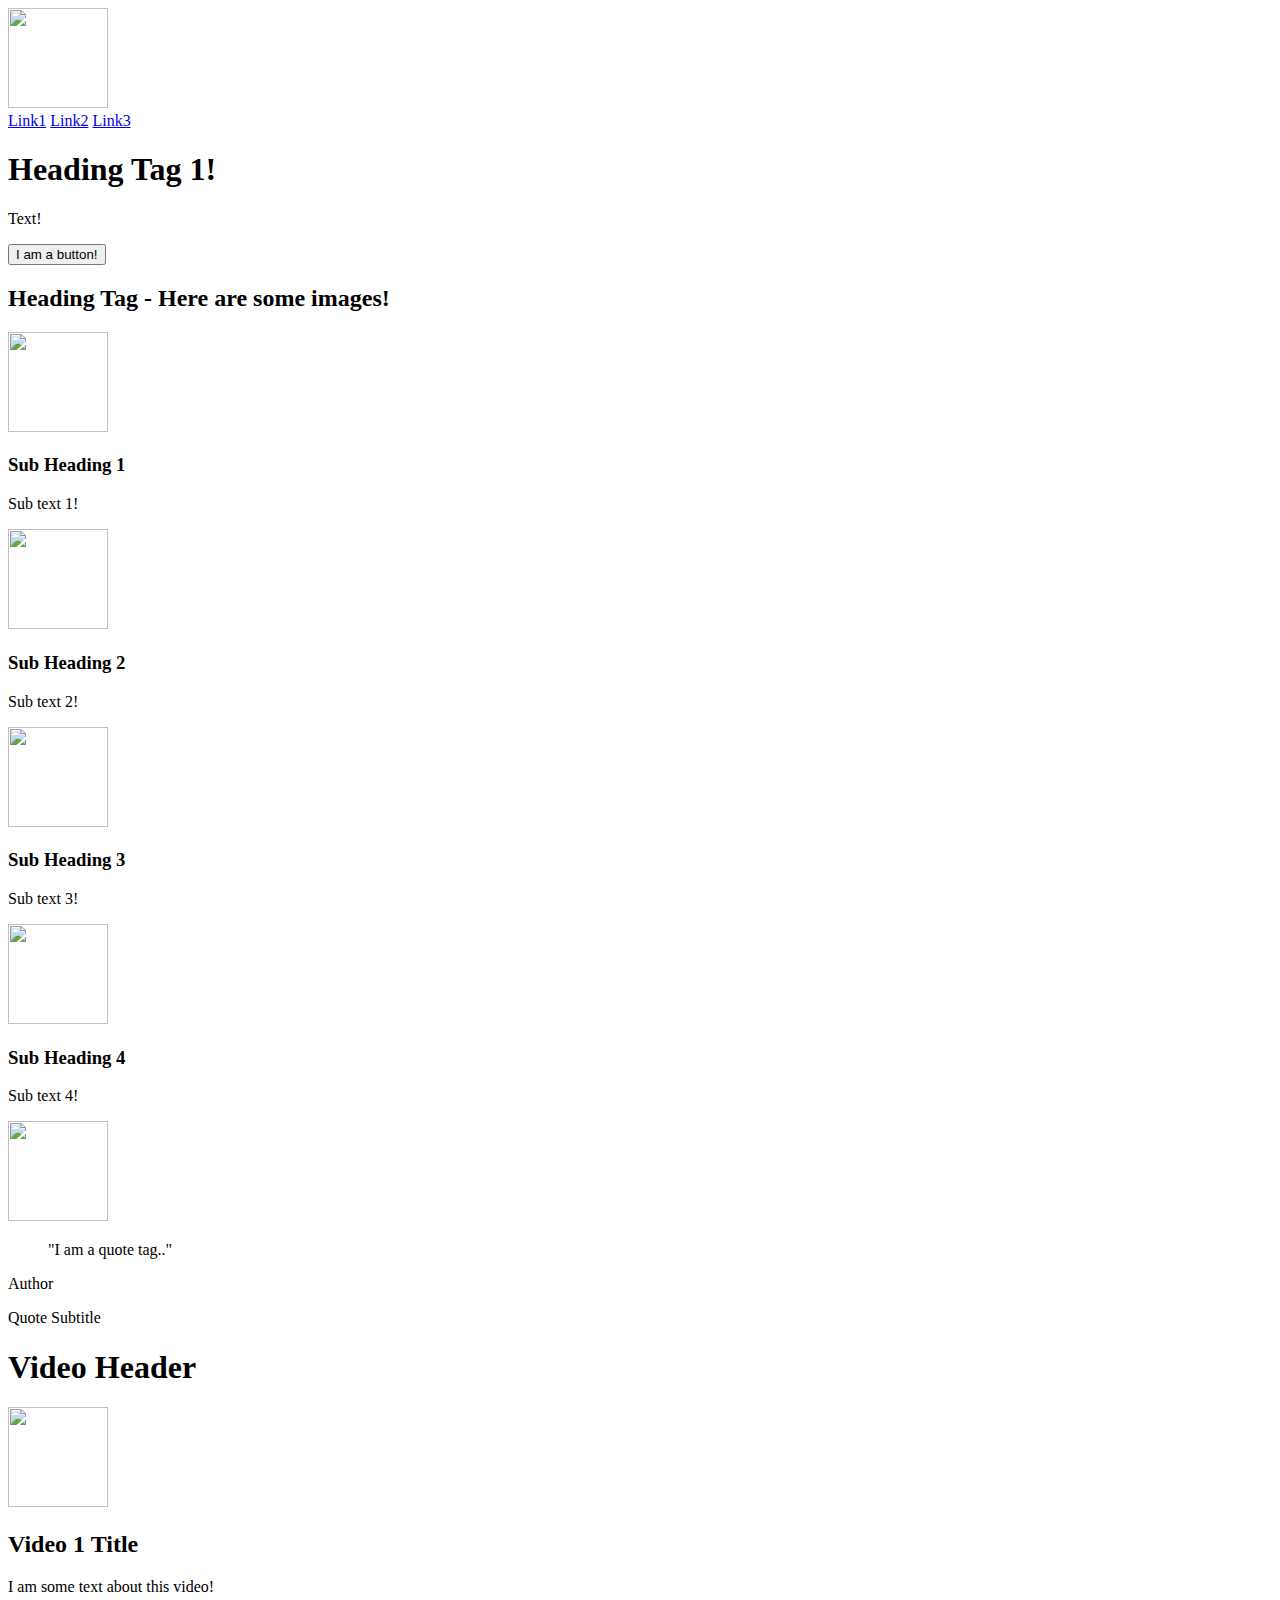
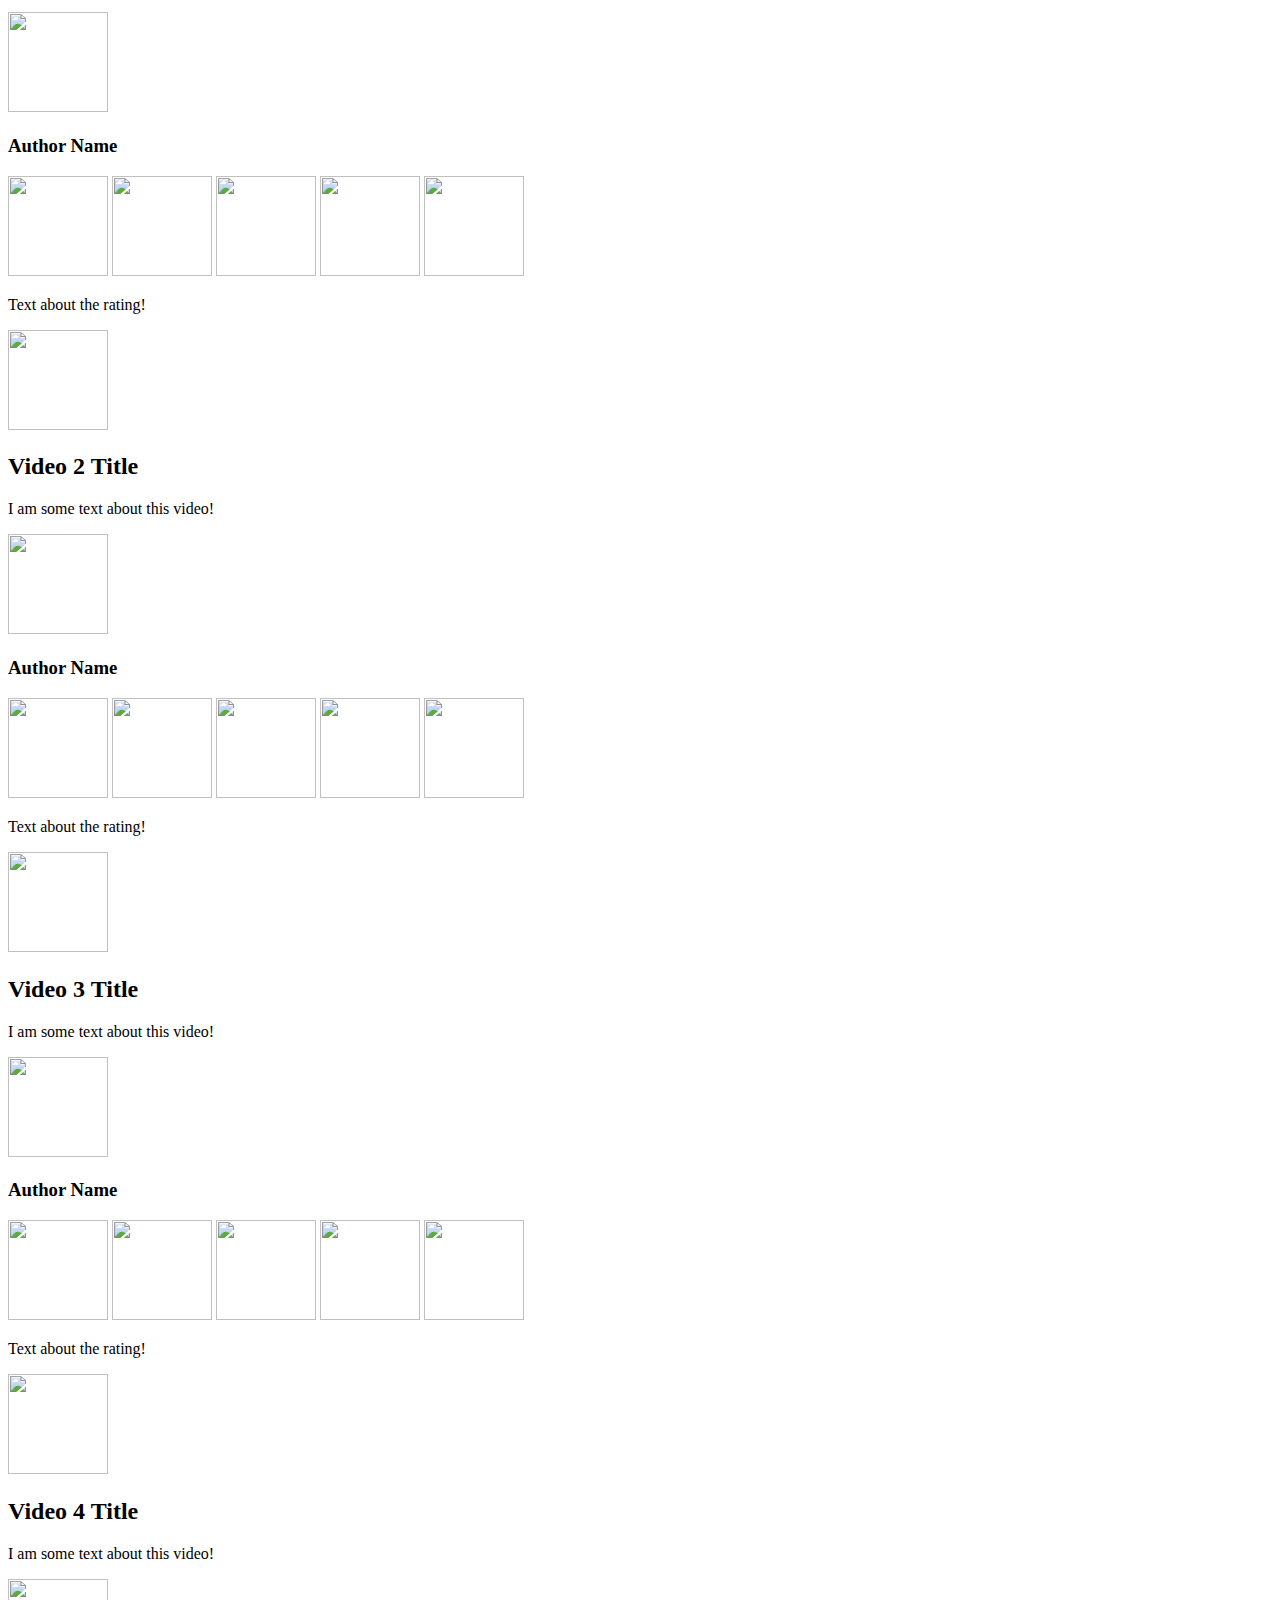
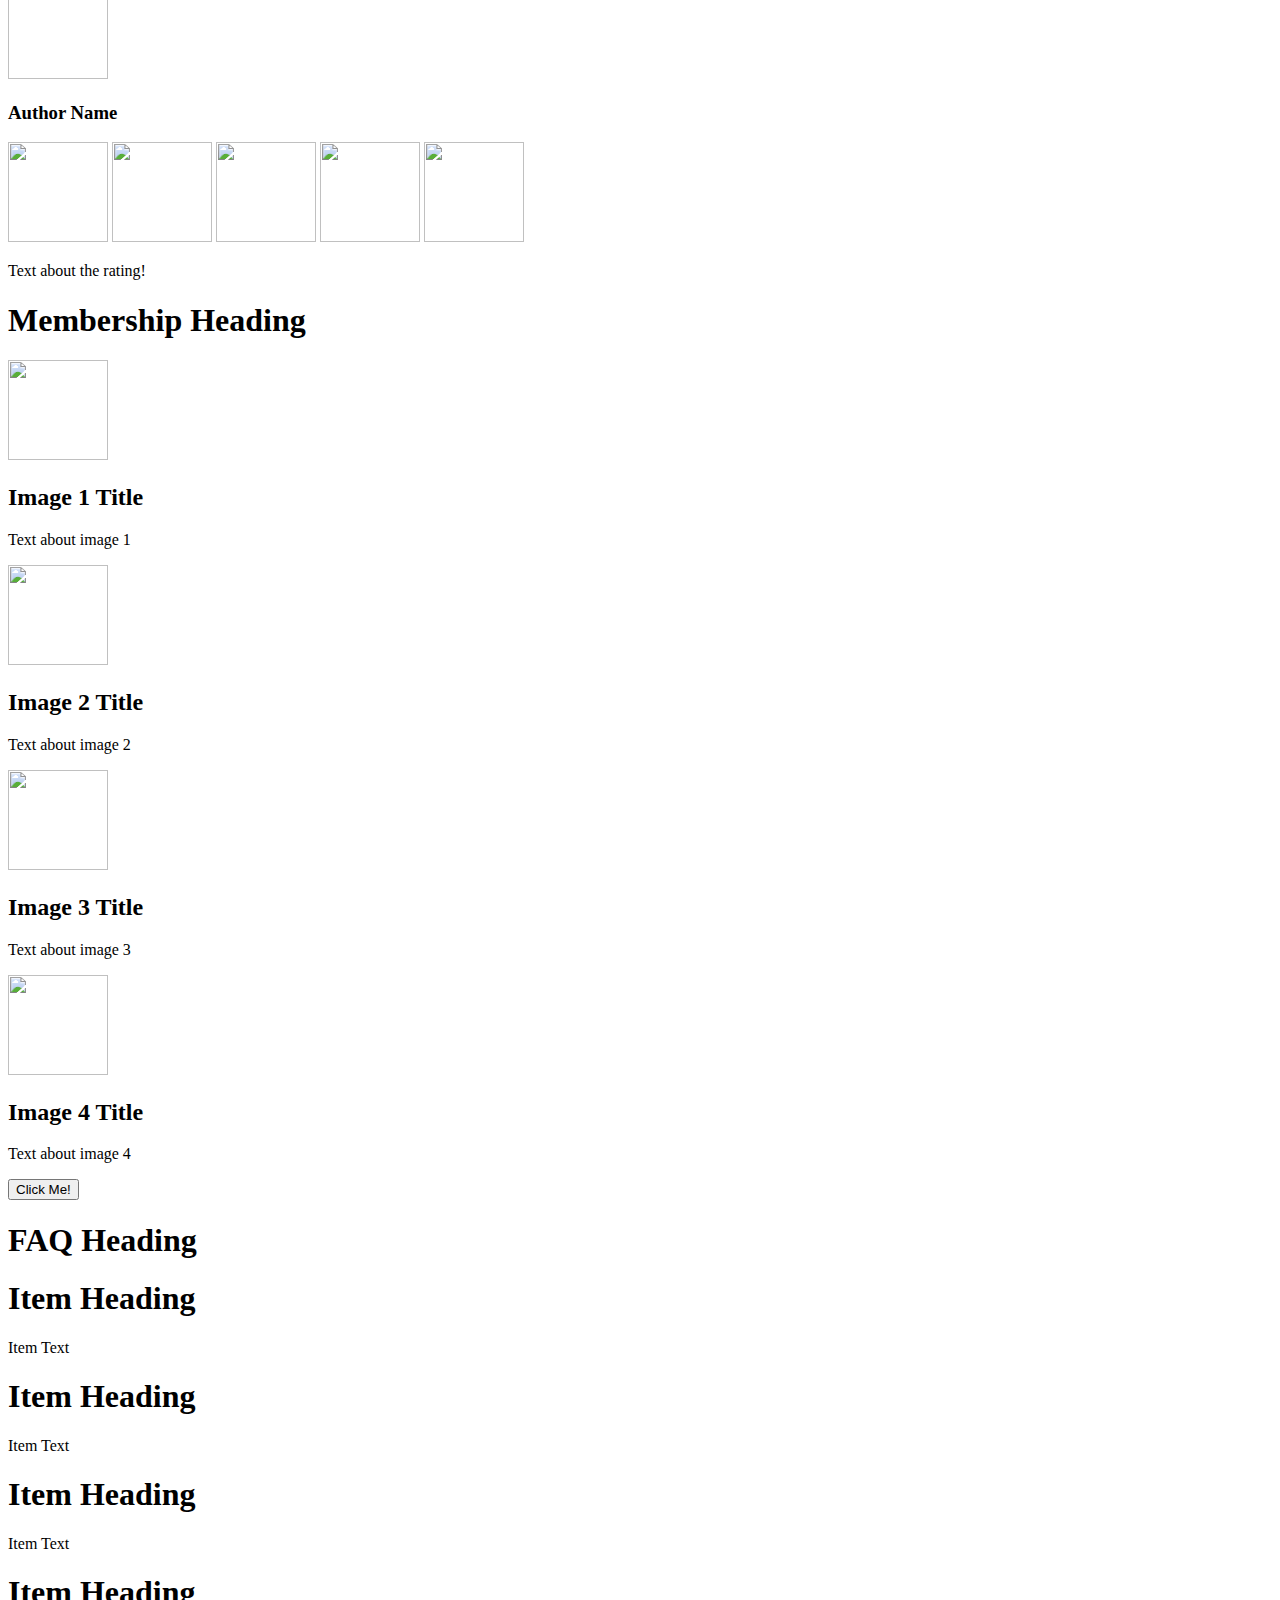
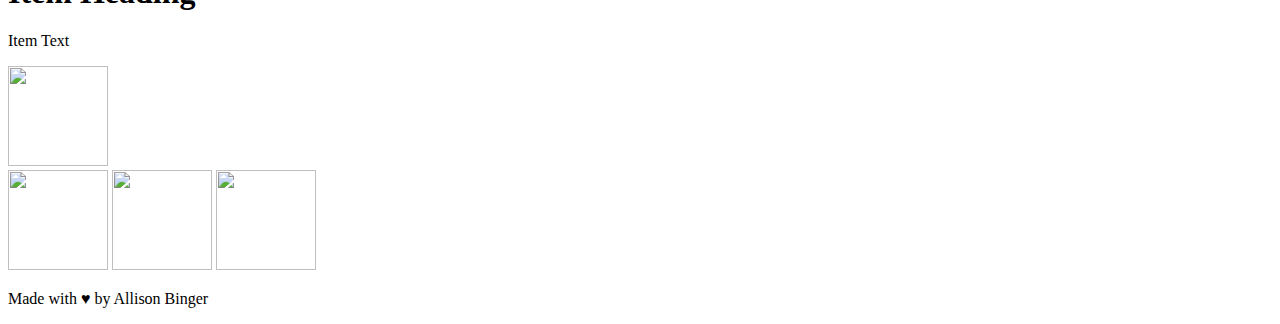
==== css_advanced/index.html @ daa2ae32 "A - 01/19 11:32 AM - empty readme, copied index.html from html_advanced" ====
<!DOCTYPE html>
<html lang="en">
<head>
	<meta charset="UTF-8">
	<meta name="viewport" content="width=device-width, initial-scale=1.0">
	<title>Document</title>
</head>
<body>
	<!-- Task 1 - Header -->
	<header>
		<div>
			<a href="*"><img src="*", width="100", height="100"></a>
			<div>
				<a href="*">Link1</a>
				<a href="*">Link2</a>
				<a href="*">Link3</a>
			</div>
		</div>
	</header>
	<!-- Task 2 - Banner -->
	<main>
		<section>
			<div>
				<h1>Heading Tag 1!</h1>
				<p>Text!</p>
				<button>I am a button!</button>
			</div>
			<div>
				<h2>Heading Tag - Here are some images!</h2>
				<div>
					<div>
						<img src="*", width="100", height="100">
						<h3>Sub Heading 1</h3>
						<p>Sub text 1!</p>
					</div>
					<div>
						<img src="*", width="100", height="100">
						<h3>Sub Heading 2</h3>
						<p>Sub text 2!</p>
					</div>
					<div>
						<img src="*", width="100", height="100">
						<h3>Sub Heading 3</h3>
						<p>Sub text 3!</p>
					</div>
					<div>
						<img src="*", width="100", height="100">
						<h3>Sub Heading 4</h3>
						<p>Sub text 4!</p>
					</div>
				</div>
			</div>
		</section>
		<!-- Task 3 - Quote -->
		<section>
			<div>
				<img src="*", width="100", height="100">
				<div>
					<blockquote>"I am a quote tag.."</blockquote>
					<p>Author</p>
					<p>Quote Subtitle</p>
				</div>
			</div>
		</section>
		<!-- Task 4 - Videos -->
		<section>
			<h1>Video Header</h1>
			<div class="video-block">
				<div class="video-item">
					<img src="*", width="100", height="100">
					<h2>Video 1 Title</h2>
					<p>I am some text about this video!</p>
					<div class="video-author">
						<img src="*", width="100", height="100">
						<h3>Author Name</h3>
					</div>
					<div class="video-rating">
						<div class="video-rating-stars">
							<img src="*", width="100", height="100">
							<img src="*", width="100", height="100">
							<img src="*", width="100", height="100">
							<img src="*", width="100", height="100">
							<img src="*", width="100", height="100">
						</div>
						<p>Text about the rating!</p>
					</div>
				</div>
				<div class="video-item">
					<img src="*", width="100", height="100">
					<h2>Video 2 Title</h2>
					<p>I am some text about this video!</p>
					<div class="video-author">
						<img src="*", width="100", height="100">
						<h3>Author Name</h3>
					</div>
					<div class="video-rating">
						<div class="video-rating-stars">
							<img src="*", width="100", height="100">
							<img src="*", width="100", height="100">
							<img src="*", width="100", height="100">
							<img src="*", width="100", height="100">
							<img src="*", width="100", height="100">
						</div>
						<p>Text about the rating!</p>
					</div>
				</div>
				<div class="video-item">
					<img src="*", width="100", height="100">
					<h2>Video 3 Title</h2>
					<p>I am some text about this video!</p>
					<div class="video-author">
						<img src="*", width="100", height="100">
						<h3>Author Name</h3>
					</div>
					<div class="video-rating">
						<div class="video-rating-stars">
							<img src="*", width="100", height="100">
							<img src="*", width="100", height="100">
							<img src="*", width="100", height="100">
							<img src="*", width="100", height="100">
							<img src="*", width="100", height="100">
						</div>
						<p>Text about the rating!</p>
					</div>
				</div>
				<div class="video-item">
					<img src="*", width="100", height="100">
					<h2>Video 4 Title</h2>
					<p>I am some text about this video!</p>
					<div class="video-author">
						<img src="*", width="100", height="100">
						<h3>Author Name</h3>
					</div>
					<div class="video-rating">
						<div class="video-rating-stars">
							<img src="*", width="100", height="100">
							<img src="*", width="100", height="100">
							<img src="*", width="100", height="100">
							<img src="*", width="100", height="100">
							<img src="*", width="100", height="100">
						</div>
						<p>Text about the rating!</p>
					</div>
				</div>
			</div>
		</section>
		<!-- Membership - Task 5 -->
		<section>
			<h1>Membership Heading</h1> <!-- rubric asks for heading, task does not -->
			<div>
				<div>
					<img src="*", width="100", height="100">
					<h2>Image 1 Title</h2>
					<p>Text about image 1</p>
				</div>
				<div>
					<img src="*", width="100", height="100">
					<h2>Image 2 Title</h2>
					<p>Text about image 2</p>
				</div>
				<div>
					<img src="*", width="100", height="100">
					<h2>Image 3 Title</h2>
					<p>Text about image 3</p>
				</div>
				<div>
					<img src="*", width="100", height="100">
					<h2>Image 4 Title</h2>
					<p>Text about image 4</p>
				</div>
				<button>Click Me!</button>
			</div>
		</section>
		<!-- FAQ - Task 6 -->
		<section>
			<h1>FAQ Heading</h1>
			<div>
				<div class="row">
					<div class="item">
						<h1>Item Heading</h1>
						<p>Item Text</p>
					</div>
					<div class="item">
						<h1>Item Heading</h1>
						<p>Item Text</p>
					</div>
				</div>
				<div class="row">
					<div class="item">
						<h1>Item Heading</h1>
						<p>Item Text</p>
					</div>
					<div class="item">
						<h1>Item Heading</h1>
						<p>Item Text</p>
					</div>
				</div>
			</div>
		</section>
	</main>
	<!-- Footer -->
	<footer>
		<div class="footer-portion">
			<div class="row block">
				<img src="*", width="100", height="100">
				<div>
					<a href="#"><img src="*", width="100", height="100"></a>
					<a href="#"><img src="*", width="100", height="100"></a>
					<a href="#"><img src="*", width="100", height="100"></a>
				</div>
				<p>Made with &hearts; by Allison Binger</p>
			</div>
		</div>
	</footer>
</body>
</html>
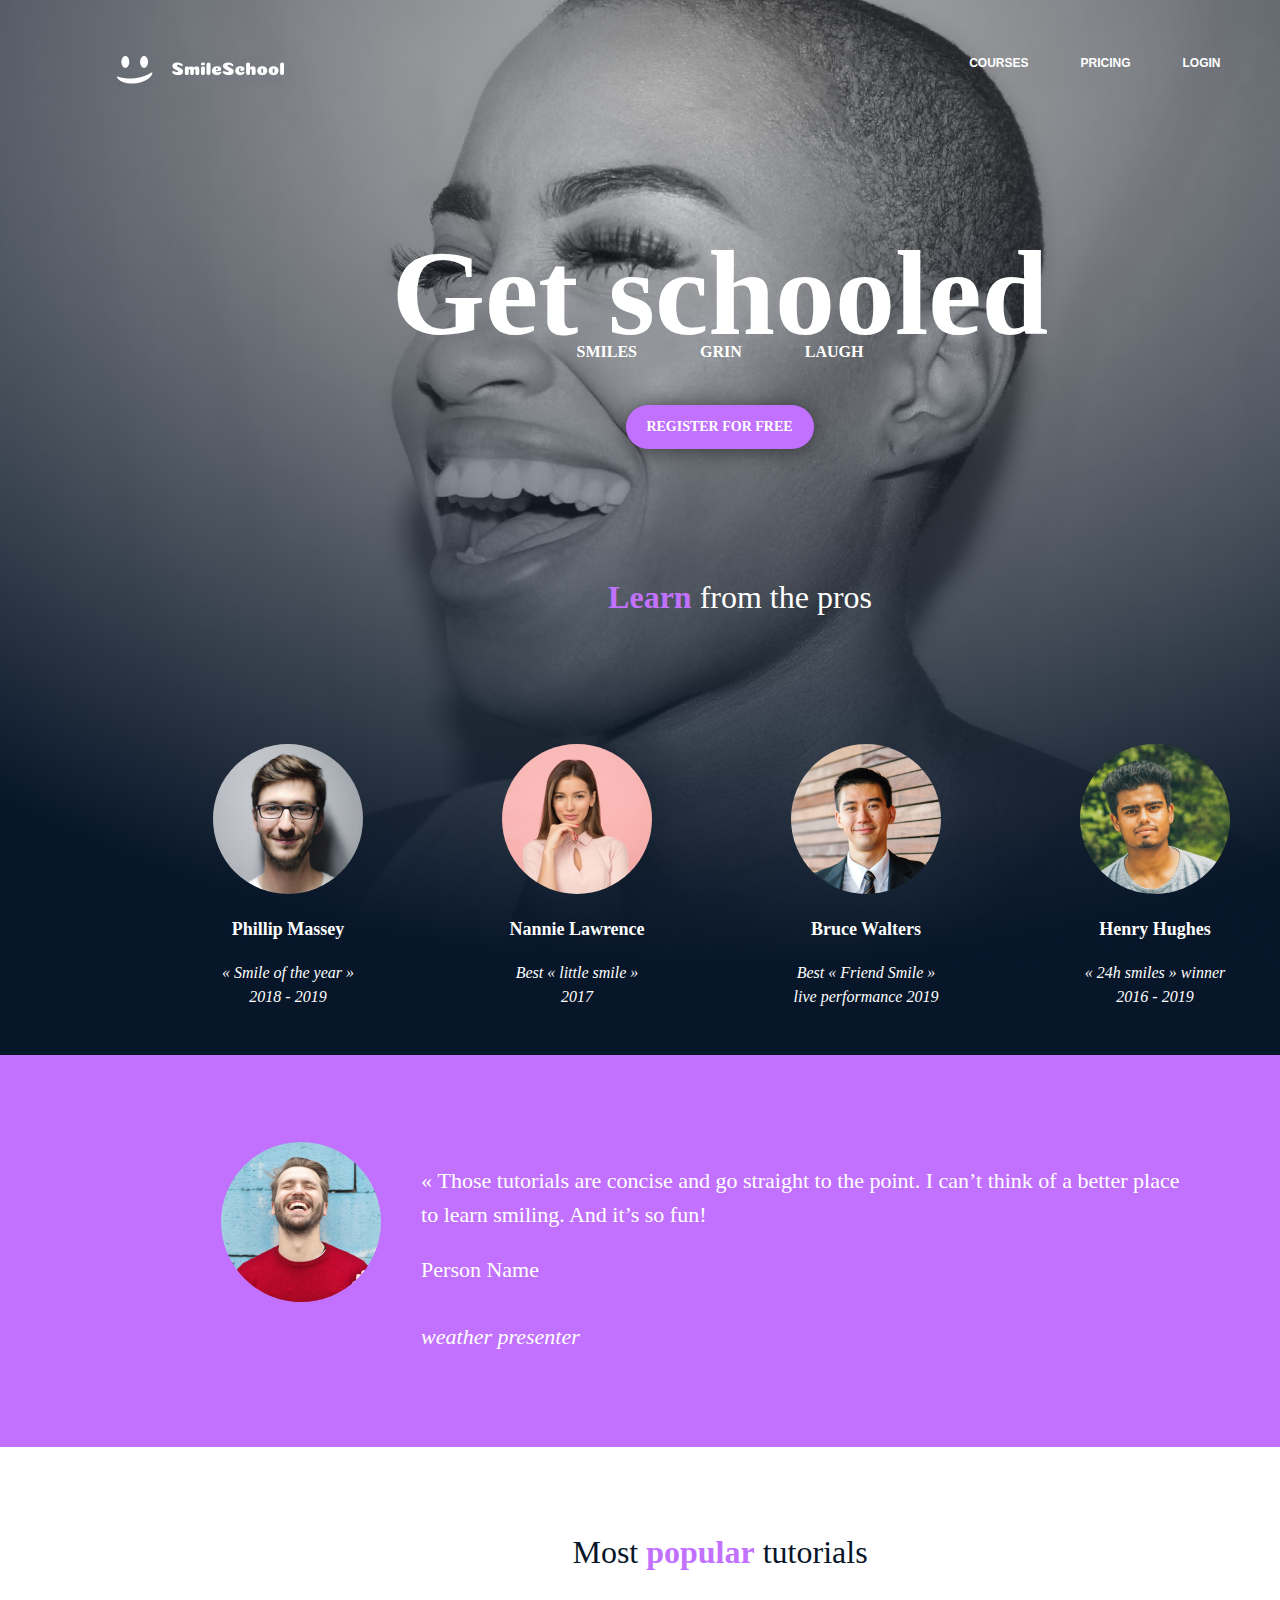
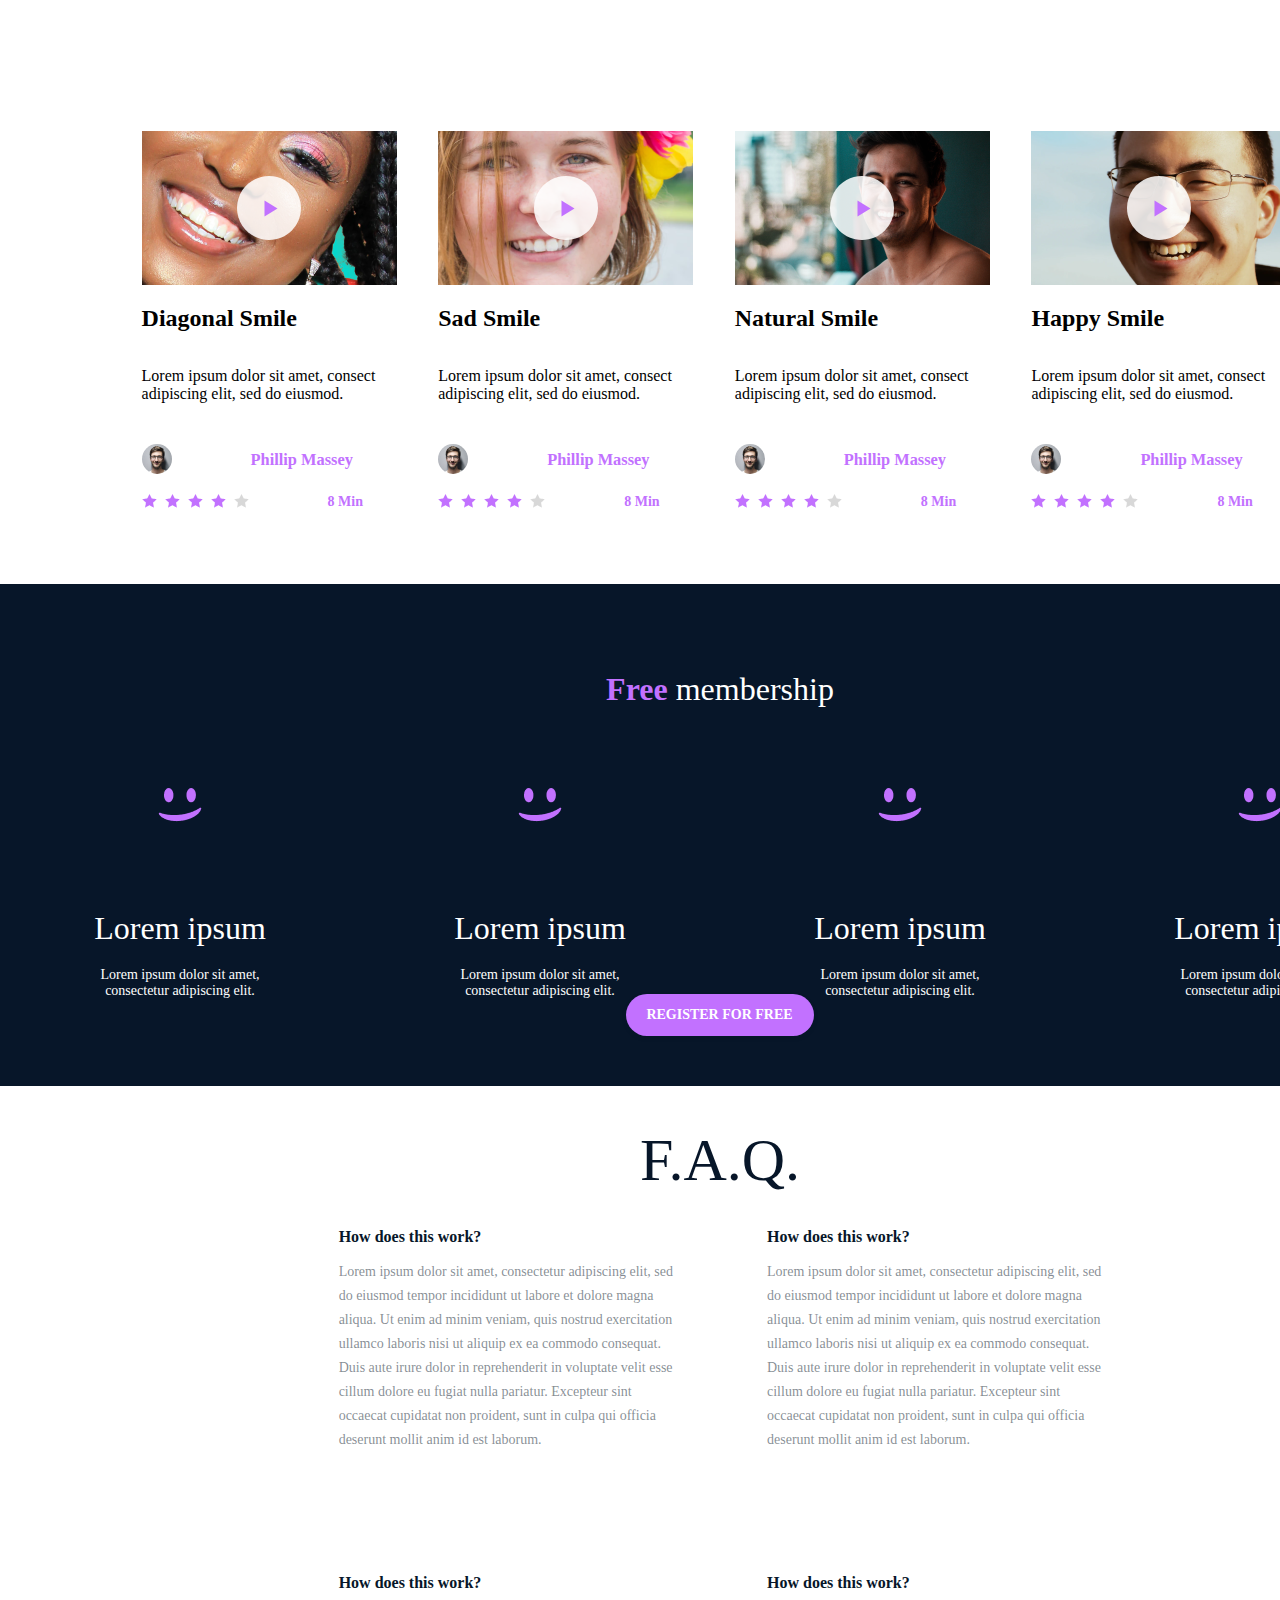
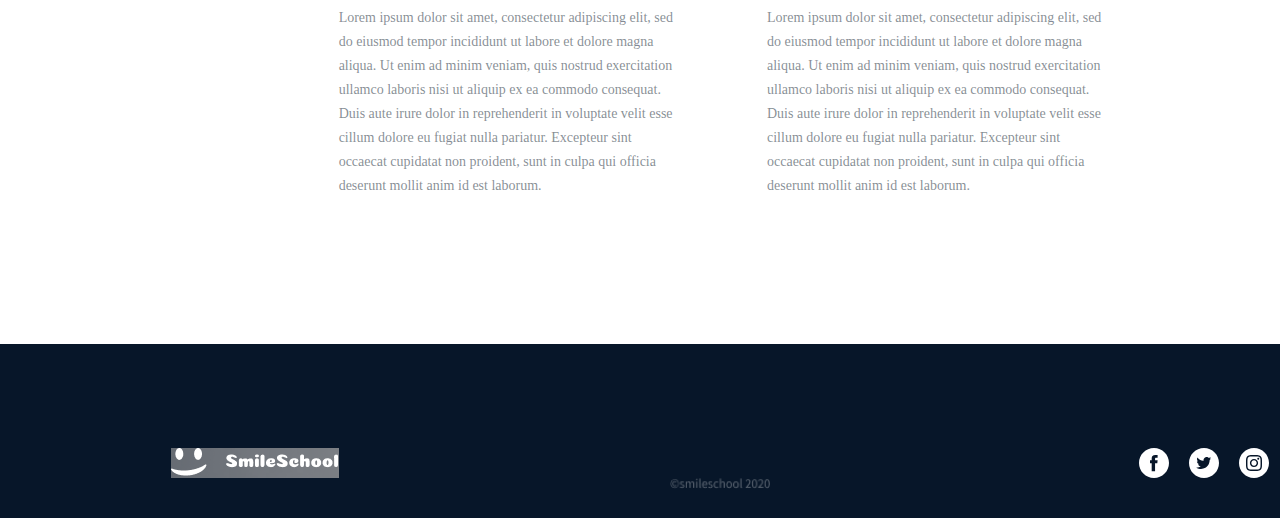
==== commit 81e96d50: "A - 02/05 10:19 PM - FIGMA PROJECT IS FINISHED AND LOOKS BEAUTIFUL" ====
--- a/css_advanced/index.html
+++ b/css_advanced/index.html
@@ -1,216 +1,230 @@
 <!DOCTYPE html>
-<html lang="en">
-<head>
-	<meta charset="UTF-8">
-	<meta name="viewport" content="width=device-width, initial-scale=1.0">
-	<title>Document</title>
-</head>
-<body>
-	<!-- Task 1 - Header -->
-	<header>
-		<div>
-			<a href="*"><img src="*", width="100", height="100"></a>
-			<div>
-				<a href="*">Link1</a>
-				<a href="*">Link2</a>
-				<a href="*">Link3</a>
-			</div>
-		</div>
-	</header>
-	<!-- Task 2 - Banner -->
-	<main>
-		<section>
-			<div>
-				<h1>Heading Tag 1!</h1>
-				<p>Text!</p>
-				<button>I am a button!</button>
-			</div>
-			<div>
-				<h2>Heading Tag - Here are some images!</h2>
+<html lang="en" dir="ltr">
+  <head>
+    <meta charset="utf-8">
+    <title>Get Schooled</title>
+    <link rel="stylesheet" href="styles.css">
+  </head>
+<!-- Body -->
+  <body>
+        <header>
+<!-- Header -->
+          <div class="logo">
+            <a href="*"><img src="images/logo.png" alt="School logo"></a>
+          </div>
+          <div id="menu">
+            <a href="COURSES">COURSES</a>
+            <a href="PRICING">PRICING</a>
+            <a href="LOGIN">LOGIN</a>
+          </div>
+        </header> 
+  	<main>
+<!-- Main -->
+<!-- Banner -->
+      <section class="banner">
+				<div class="container">
+					<h1>Get schooled</h1>
+				</div>
+				<div class="sub-heading">
+					<p>SMILES GRIN LAUGH</p>
+				</div>
+				<button id="button">REGISTER FOR FREE</button>
 				<div>
-					<div>
-						<img src="*", width="100", height="100">
-						<h3>Sub Heading 1</h3>
-						<p>Sub text 1!</p>
-					</div>
-					<div>
-						<img src="*", width="100", height="100">
-						<h3>Sub Heading 2</h3>
-						<p>Sub text 2!</p>
-					</div>
-					<div>
-						<img src="*", width="100", height="100">
-						<h3>Sub Heading 3</h3>
-						<p>Sub text 3!</p>
-					</div>
-					<div>
-						<img src="*", width="100", height="100">
-						<h3>Sub Heading 4</h3>
-						<p>Sub text 4!</p>
-					</div>
+						<h2><span id="learn">Learn</span> from the pros</h2>
 				</div>
-			</div>
-		</section>
-		<!-- Task 3 - Quote -->
-		<section>
-			<div>
-				<img src="*", width="100", height="100">
-				<div>
-					<blockquote>"I am a quote tag.."</blockquote>
-					<p>Author</p>
-					<p>Quote Subtitle</p>
-				</div>
-			</div>
-		</section>
-		<!-- Task 4 - Videos -->
-		<section>
-			<h1>Video Header</h1>
-			<div class="video-block">
-				<div class="video-item">
-					<img src="*", width="100", height="100">
-					<h2>Video 1 Title</h2>
-					<p>I am some text about this video!</p>
-					<div class="video-author">
-						<img src="*", width="100", height="100">
-						<h3>Author Name</h3>
-					</div>
-					<div class="video-rating">
-						<div class="video-rating-stars">
-							<img src="*", width="100", height="100">
-							<img src="*", width="100", height="100">
-							<img src="*", width="100", height="100">
-							<img src="*", width="100", height="100">
-							<img src="*", width="100", height="100">
-						</div>
-						<p>Text about the rating!</p>
-					</div>
-				</div>
-				<div class="video-item">
-					<img src="*", width="100", height="100">
-					<h2>Video 2 Title</h2>
-					<p>I am some text about this video!</p>
-					<div class="video-author">
-						<img src="*", width="100", height="100">
-						<h3>Author Name</h3>
-					</div>
-					<div class="video-rating">
-						<div class="video-rating-stars">
-							<img src="*", width="100", height="100">
-							<img src="*", width="100", height="100">
-							<img src="*", width="100", height="100">
-							<img src="*", width="100", height="100">
-							<img src="*", width="100", height="100">
-						</div>
-						<p>Text about the rating!</p>
-					</div>
-				</div>
-				<div class="video-item">
-					<img src="*", width="100", height="100">
-					<h2>Video 3 Title</h2>
-					<p>I am some text about this video!</p>
-					<div class="video-author">
-						<img src="*", width="100", height="100">
-						<h3>Author Name</h3>
-					</div>
-					<div class="video-rating">
-						<div class="video-rating-stars">
-							<img src="*", width="100", height="100">
-							<img src="*", width="100", height="100">
-							<img src="*", width="100", height="100">
-							<img src="*", width="100", height="100">
-							<img src="*", width="100", height="100">
-						</div>
-						<p>Text about the rating!</p>
-					</div>
-				</div>
-				<div class="video-item">
-					<img src="*", width="100", height="100">
-					<h2>Video 4 Title</h2>
-					<p>I am some text about this video!</p>
-					<div class="video-author">
-						<img src="*", width="100", height="100">
-						<h3>Author Name</h3>
-					</div>
-					<div class="video-rating">
-						<div class="video-rating-stars">
-							<img src="*", width="100", height="100">
-							<img src="*", width="100", height="100">
-							<img src="*", width="100", height="100">
-							<img src="*", width="100", height="100">
-							<img src="*", width="100", height="100">
-						</div>
-						<p>Text about the rating!</p>
-					</div>
-				</div>
-			</div>
-		</section>
-		<!-- Membership - Task 5 -->
-		<section>
-			<h1>Membership Heading</h1> <!-- rubric asks for heading, task does not -->
-			<div>
-				<div>
-					<img src="*", width="100", height="100">
-					<h2>Image 1 Title</h2>
-					<p>Text about image 1</p>
-				</div>
-				<div>
-					<img src="*", width="100", height="100">
-					<h2>Image 2 Title</h2>
-					<p>Text about image 2</p>
-				</div>
-				<div>
-					<img src="*", width="100", height="100">
-					<h2>Image 3 Title</h2>
-					<p>Text about image 3</p>
-				</div>
-				<div>
-					<img src="*", width="100", height="100">
-					<h2>Image 4 Title</h2>
-					<p>Text about image 4</p>
-				</div>
-				<button>Click Me!</button>
-			</div>
-		</section>
-		<!-- FAQ - Task 6 -->
-		<section>
-			<h1>FAQ Heading</h1>
-			<div>
-				<div class="row">
-					<div class="item">
-						<h1>Item Heading</h1>
-						<p>Item Text</p>
-					</div>
-					<div class="item">
-						<h1>Item Heading</h1>
-						<p>Item Text</p>
-					</div>
-				</div>
-				<div class="row">
-					<div class="item">
-						<h1>Item Heading</h1>
-						<p>Item Text</p>
-					</div>
-					<div class="item">
-						<h1>Item Heading</h1>
-						<p>Item Text</p>
-					</div>
-				</div>
-			</div>
-		</section>
-	</main>
-	<!-- Footer -->
-	<footer>
-		<div class="footer-portion">
-			<div class="row block">
-				<img src="*", width="100", height="100">
-				<div>
-					<a href="#"><img src="*", width="100", height="100"></a>
-					<a href="#"><img src="*", width="100", height="100"></a>
-					<a href="#"><img src="*", width="100", height="100"></a>
-				</div>
-				<p>Made with &hearts; by Allison Binger</p>
-			</div>
-		</div>
-	</footer>
-</body>
+<!-- Awards -->
+        <div class="people center-format">
+          <div class="award-item">
+            <img src="images/Phillip.png" class="circle">
+              <h3 class="name">Phillip Massey</h3>
+            <p class="award-description">« Smile of the year » <br> 2018 - 2019</p>
+          </div>
+
+          <div class="award-item">
+            <img src="images/Nannie.png" class="circle">
+              <h3 class="name">Nannie Lawrence</h3>
+            <p class="award-description">Best « little smile » <br> 2017</p>
+          </div>
+
+          <div class="award-item">
+            <img src="images/Bruce.png" class="circle">
+            <h3 class="name">Bruce Walters</h3>
+            <p class="award-description">Best « Friend Smile » live performance 2019</p>
+          </div>
+
+          <div class="award-item">
+            <img src="images/Henry.png" class="circle">
+            <h3 class="name">Henry Hughes</h3>
+            <p class="award-description">« 24h smiles » winner <br> 2016 - 2019</p>
+          </div>
+        </div>
+      </section>
+
+<!-- Quote -->
+      <section class="quote">
+        <div class="center-format">
+          <img src="images/QuotedPerson.png">
+          <div class="quote-text">
+            <blockquote class="light">« Those tutorials are concise and go straight to the point. I can’t think of a better place to learn smiling. And it’s so fun!</blockquote>
+            <p>Person Name</p>
+            <p class="quote-title">weather presenter</p>
+          </div>
+        </div>
+      </section>
+
+<!-- Videos -->
+      <section class="videos">
+        <h1>Most <span id="popular">popular</span> tutorials</h1>
+        <div class="videos-container">
+            <div class="video-item">
+							<div class="video-thumbnail">
+								<img src="images/diagonal_smile.png" alt="Diagonal Smile">
+									<svg class="play_button"xmlns="http://www.w3.org/2000/svg" width="64" height="64" viewBox="0 0 64 64" fill="none">
+										<path opacity="0.860352" fill-rule="evenodd" clip-rule="evenodd" d="M32 64C49.6731 64 64 49.6731 64 32C64 14.3269 49.6731 0 32 0C14.3269 0 0 14.3269 0 32C0 49.6731 14.3269 64 32 64Z" fill="white"/>
+										<path fill-rule="evenodd" clip-rule="evenodd" d="M40.5 32.5L27.5 40.5L27.5 24.5L40.5 32.5Z" fill="#C271FF"/>
+										</svg>
+							</div>
+                <h2>Diagonal Smile</h2>
+              <p>Lorem ipsum dolor sit amet, consect adipiscing elit, sed do eiusmod.</p>
+                <div class="Author">
+                  <img id="Phillip" src="images/phill_vid1.png" alt="Phillip Massey Icon">
+                  <h3>Phillip Massey</h3>
+                </div>
+                <div class="Rating">
+                  <img src="images/stars.png" alt="stars">
+                  <p class="highlight">8 Min</p>
+                </div>
+            </div>
+						<div class="video-item">
+							<div class="video-thumbnail">
+								<img src="images/sad_smile.png" alt="Sad Smile">
+									<svg class="play_button"xmlns="http://www.w3.org/2000/svg" width="64" height="64" viewBox="0 0 64 64" fill="none">
+										<path opacity="0.860352" fill-rule="evenodd" clip-rule="evenodd" d="M32 64C49.6731 64 64 49.6731 64 32C64 14.3269 49.6731 0 32 0C14.3269 0 0 14.3269 0 32C0 49.6731 14.3269 64 32 64Z" fill="white"/>
+										<path fill-rule="evenodd" clip-rule="evenodd" d="M40.5 32.5L27.5 40.5L27.5 24.5L40.5 32.5Z" fill="#C271FF"/>
+										</svg>
+							</div>
+                <h2>Sad Smile</h2>
+              <p>Lorem ipsum dolor sit amet, consect adipiscing elit, sed do eiusmod.</p>
+                <div class="Author">
+                  <img id="Phillip" src="images/phill_vid1.png" alt="Phillip Massey Icon">
+                  <h3>Phillip Massey</h3>
+                </div>
+                <div class="Rating">
+                  <img src="images/stars.png" alt="stars">
+                  <p class="highlight">8 Min</p>
+                </div>
+            </div>
+						<div class="video-item">
+							<div class="video-thumbnail">
+								<img src="images/natural_smile.png" alt="Natural Smile">
+									<svg class="play_button"xmlns="http://www.w3.org/2000/svg" width="64" height="64" viewBox="0 0 64 64" fill="none">
+										<path opacity="0.860352" fill-rule="evenodd" clip-rule="evenodd" d="M32 64C49.6731 64 64 49.6731 64 32C64 14.3269 49.6731 0 32 0C14.3269 0 0 14.3269 0 32C0 49.6731 14.3269 64 32 64Z" fill="white"/>
+										<path fill-rule="evenodd" clip-rule="evenodd" d="M40.5 32.5L27.5 40.5L27.5 24.5L40.5 32.5Z" fill="#C271FF"/>
+										</svg>
+							</div>
+                <h2>Natural Smile</h2>
+              <p>Lorem ipsum dolor sit amet, consect adipiscing elit, sed do eiusmod.</p>
+                <div class="Author">
+                  <img id="Phillip" src="images/phill_vid1.png" alt="Phillip Massey Icon">
+                  <h3>Phillip Massey</h3>
+                </div>
+                <div class="Rating">
+                  <img src="images/stars.png" alt="stars">
+                  <p class="highlight">8 Min</p>
+                </div>
+            </div>
+						<div class="video-item">
+							<div class="video-thumbnail">
+								<img src="images/happy_smile.png" alt="Happy Smile">
+									<svg class="play_button"xmlns="http://www.w3.org/2000/svg" width="64" height="64" viewBox="0 0 64 64" fill="none">
+										<path opacity="0.860352" fill-rule="evenodd" clip-rule="evenodd" d="M32 64C49.6731 64 64 49.6731 64 32C64 14.3269 49.6731 0 32 0C14.3269 0 0 14.3269 0 32C0 49.6731 14.3269 64 32 64Z" fill="white"/>
+										<path fill-rule="evenodd" clip-rule="evenodd" d="M40.5 32.5L27.5 40.5L27.5 24.5L40.5 32.5Z" fill="#C271FF"/>
+										</svg>
+							</div>
+                <h2>Happy Smile</h2>
+              <p>Lorem ipsum dolor sit amet, consect adipiscing elit, sed do eiusmod.</p>
+                <div class="Author">
+                  <img id="Phillip" src="images/phill_vid1.png" alt="Phillip Massey Icon">
+                  <h3>Phillip Massey</h3>
+                </div>
+                <div class="Rating">
+                  <img src="images/stars.png" alt="stars">
+                  <p class="highlight">8 Min</p>
+                </div>
+            </div>
+          </div>
+      </section>
+
+
+<!-- Membership -->
+      <section class="membership">
+        <h2><span id="free">Free</span> membership</h2>
+        <div class="mem_block">
+
+          <div class="mem-item">
+            <img src="images/smile.png">
+            <h2 class="tier">Lorem ipsum</h2>
+            <p class="mem-desc">Lorem ipsum dolor sit amet,<br>consectetur adipiscing elit.</p>
+          </div>
+
+          <div class="mem-item">
+            <img src="images/smile.png">
+            <h2 class="tier">Lorem ipsum</h2>
+            <p class="mem-desc">Lorem ipsum dolor sit amet,<br>consectetur adipiscing elit.</p>
+          </div>
+
+
+          <div class="mem-item">
+            <img src="images/smile.png">
+            <h2 class="tier">Lorem ipsum</h2>
+            <p class="mem-desc">Lorem ipsum dolor sit amet,<br>consectetur adipiscing elit.</p>
+          </div>
+
+
+          <div class="mem-item">
+            <img src="images/smile.png">
+            <h2 class="tier">Lorem ipsum</h2>
+            <p class="mem-desc">Lorem ipsum dolor sit amet,<br>consectetur adipiscing elit.</p>
+          </div>
+        </div>
+
+        <button id="button">REGISTER FOR FREE</button>
+        </div>
+      </section>
+<!-- FAQ -->
+      <section class="faq">
+        <h1>F.A.Q.</h1>
+            <div class="faq_container">
+              <div class="faq-item">
+                <h2>How does this work?</h2>
+                <p>Lorem ipsum dolor sit amet, consectetur adipiscing elit, sed <br> do eiusmod tempor incididunt ut labore et dolore magna <br> aliqua. Ut enim ad minim veniam, quis nostrud exercitation <br> ullamco laboris nisi ut aliquip ex ea commodo consequat. <br> Duis aute irure dolor in reprehenderit in voluptate velit esse <br> cillum dolore eu fugiat nulla pariatur. Excepteur sint <br> occaecat cupidatat non proident, sunt in culpa qui officia <br> deserunt mollit anim id est laborum.</p>
+              </div>
+              <div class="faq-item">
+                <h2>How does this work?</h2>
+                <p>Lorem ipsum dolor sit amet, consectetur adipiscing elit, sed <br> do eiusmod tempor incididunt ut labore et dolore magna <br> aliqua. Ut enim ad minim veniam, quis nostrud exercitation <br> ullamco laboris nisi ut aliquip ex ea commodo consequat. <br> Duis aute irure dolor in reprehenderit in voluptate velit esse <br> cillum dolore eu fugiat nulla pariatur. Excepteur sint <br> occaecat cupidatat non proident, sunt in culpa qui officia <br> deserunt mollit anim id est laborum.</p>
+              </div>
+              <div class="faq-item">
+                <h2>How does this work?</h2>
+                <p>Lorem ipsum dolor sit amet, consectetur adipiscing elit, sed <br> do eiusmod tempor incididunt ut labore et dolore magna <br> aliqua. Ut enim ad minim veniam, quis nostrud exercitation <br> ullamco laboris nisi ut aliquip ex ea commodo consequat. <br> Duis aute irure dolor in reprehenderit in voluptate velit esse <br> cillum dolore eu fugiat nulla pariatur. Excepteur sint <br> occaecat cupidatat non proident, sunt in culpa qui officia <br> deserunt mollit anim id est laborum.</p>
+              </div>
+              <div class="faq-item">
+                <h2>How does this work?</h2>
+                <p>Lorem ipsum dolor sit amet, consectetur adipiscing elit, sed <br> do eiusmod tempor incididunt ut labore et dolore magna <br> aliqua. Ut enim ad minim veniam, quis nostrud exercitation <br> ullamco laboris nisi ut aliquip ex ea commodo consequat. <br> Duis aute irure dolor in reprehenderit in voluptate velit esse <br> cillum dolore eu fugiat nulla pariatur. Excepteur sint <br> occaecat cupidatat non proident, sunt in culpa qui officia <br> deserunt mollit anim id est laborum.</p>
+              </div>
+            </div>
+      </section>
+    </main>
+<!-- Footer -->
+    <section class="footer">
+      <footer>
+        <div class="footer_container">
+          <div class="row-block">
+							<img src="images/logo.png">
+              <img src="images/socials.svg">
+          </div>
+					<img src="images/copyright.png " width="100">
+      </footer>
+    </section>
+  </body>
+	<!-- This is a comment to say thanks for checking my work! I put a lot of time into this after a back injury and I'm proud of what I created and for the friends who explained flex boxes to me about 300 times. Thx Dio. -Allison -->
 </html>
--- a/css_advanced/styles.css
+++ b/css_advanced/styles.css
@@ -0,0 +1,463 @@
+/* Styling for Body (entire page) */
+body {
+  display: flex;
+  flex-direction: column;
+  width: 1440px;
+  height: 3718px;
+  margin: 0;
+}
+
+/* Header */
+header {
+  position: absolute;
+  display: flex;
+  justify-content: space-between;
+  width: 1103.408px;
+  height: 29.461px;
+  margin-left: 117.08px;
+  margin-right: 227.67px;
+  margin-top: 56px;
+
+}
+
+#menu {
+  display: flex;
+  gap: 52px;
+  justify-content: space-evenly;
+
+}
+
+#menu a {
+  color: #FFF;
+  font-family: "Source Sans Pro", Arial, Helvetica, sans-serif;
+  font-size: 12px;
+  font-weight: 700;
+  text-decoration: none;
+}
+/* Main Content */
+main {
+  width: 100%;
+}
+
+/* Banner */
+
+.banner {
+  display: flex;
+  flex-direction: column;
+  background: url('images/background.png') center/cover;
+  width: 1440px;
+  height: 1055px;
+  margin-top: 0px;
+}
+
+.container h1 {
+  display: flex;
+  color: #FFF;
+  font-family: "Source Sans Pro";
+  font-size: 120px;
+  font-weight: bold;
+	justify-content: center;
+  margin-top: 225px;
+}
+
+.sub-heading p {
+  display: flex;
+  flex-direction: row;
+  font-family: "Source Sans Pro";
+  justify-content: center;
+  word-spacing: 59px;
+  font-size: 16px;
+  font-style: normal;
+  font-weight: 700;
+  margin-top: -100px;
+  color: #FFF;
+}
+
+
+#button {
+  margin: -38px auto;
+  display: flex;
+  align-items: center;
+  height: 44px;
+  padding: 13px 21px 13px 20px;
+	border: none;
+  border-radius: 22px;
+  background: #C271FF;
+  cursor: pointer;
+  color: #FFF;
+  text-align: center;
+  font-family: "Source Sans Pro";
+  font-size: 14px;
+  font-weight: 600;
+  box-shadow: 0px 2px 20px 0px rgba(0, 0, 0, 0.50);
+}
+
+.banner h2 {
+  margin-top: 168px;
+  color: #FFF;
+  font-family: "Source Sans Pro";
+  font-size: 32px;
+  font-weight: 300;
+  margin-left: 608.08px;
+}
+
+#learn {
+  margin-top: 168px;
+  color: #C271FF;
+  text-align: center;
+  font-family: "Source Sans Pro";
+  font-size: 32px;
+  font-style: normal;
+  font-weight: 700;
+  line-height: normal;
+}
+
+/* Awards */
+
+.center-format {
+  display: flex;
+  justify-content: center;
+  margin-top: 87px;
+  margin-left: 221.08px;
+  margin-right: 218.08px;
+  margin-bottom: 10px;
+}
+
+.people {
+  margin-top: 101px;
+  display: flex;
+  justify-content: center;
+  gap: 139px;
+	text-align: center;
+}
+
+
+.circle {
+  border-radius: 50%;
+}
+.award-item {
+	color: #FFF;
+  text-align: center;
+  font-family: "Source Sans Pro";
+}
+.name {
+  font-size: 18px;
+  font-style: normal;
+  font-weight: 900;
+  line-height: 27px;
+}
+
+.award-description {
+  font-size: 16px;
+  font-style: italic;
+  font-weight: 400;
+  line-height: 24px;
+}
+
+
+/* Quotes */
+
+.quote {
+  background: #C271FF;
+  display: flex;
+  flex-direction: row;
+  justify-content: center;
+  width: 1440px;
+  height: 392px;
+}
+
+.quote .center-format {
+  display: flex;
+  justify-content: space-around;
+  width: 1009px;
+  height: 237px;
+  top: 824px;
+  left: 221.08px;
+  right: 221.08px;
+}
+
+.quote-text {
+  color: #FFF;
+  font-family: "Source Sans Pro";
+  font-size: 22px;
+  line-height: 33.6px;
+  width: 100%;
+  height: 58px;
+  text-align: left;
+}
+
+.quote img {
+	border-radius: 50%;
+  width: 160px;
+  height: 160px;
+}
+
+.quote blockquote {
+  font-weight: lighter;
+  text-align: left;
+}
+
+.quote-title {
+  margin-top: 33.6px;
+  font-style: italic;
+  width: 165px;
+	font-weight: lighter;
+  text-align: left;
+}
+
+.quote p {
+  margin-left: 40px;
+}
+
+/* Video */
+
+.videos {
+  width: 1440px;
+  height: 450px;
+  margin-bottom: 200px;
+  flex-direction: column;
+  align-items: center;
+}
+
+.videos h1 {
+	font-size: 32px;
+	color: #071629;
+	font-weight: 300;
+	font-family: "Source Sans Pro";
+	text-align: center;
+	margin-top: 87px;
+}
+
+#popular {
+	color: #C271FF;
+	font-weight: 700;
+}
+
+.videos-container {
+  display: flex;
+  flex-direction: row;
+  align-content: center;
+  justify-content: space-evenly;
+  margin-left: 100px;
+  width: 1228px;
+  height: 450px;
+  flex-shrink: 0;
+}
+
+.video-item {
+  display: flex;
+  flex-direction: column;
+  justify-content: center;
+  top: 334px;
+  width: 255px;
+  height: 335px;
+  margin-top: 160px;
+  border-radius: 5px 5px;
+  background: #FFF;
+  z-index: 1;
+  cursor: pointer;
+}
+.video-item p {
+  font-weight: lighter;
+  text-align: left;
+}
+.video-thumbnail {
+	position: relative;
+	width: 100%;
+	height: auto;
+}
+
+.video-thumbnail img {
+	width: 1005;
+	height: auto;
+	display: block;
+}
+.play_button {
+	position: absolute;
+  top: 50%;
+  left: 50%;
+  transform: translate(-50%, -50%);
+  width: 64px; 
+  height: 64px;
+}
+
+#Phillip {
+  display: flex;
+  width: 30px;
+  height: 30px;
+  border-radius: 50%;
+}
+
+.Author {
+  display: flex;
+  align-items: center;
+  text-align: left;
+  gap: 79px;
+  color: #C271FF;
+  font-family: "Source Sans Pro";
+  font-size: 14px;
+  font-weight: 600;
+  line-height: 27px;
+  margin-top: 10px;
+}
+
+.Rating {
+  gap: 79px;
+  height: 15px;
+  display: flex;
+  align-items: center;
+  margin-top: 5px;
+}
+
+.Rating .highlight {
+  color: #C271FF;
+  text-align: right;
+  font-family: "Source Sans Pro";
+  font-size: 14px;
+  font-style: normal;
+  font-weight: 600;
+  line-height: 27px;
+  align-items: center;
+}
+
+/* Membership */
+.membership {
+  background-color: #071629;
+  width: 1440px;
+  height: 502px;
+  display: flex;
+  flex-direction: column;
+  justify-content: center;
+  align-items: center;
+}
+
+.membership h2 {
+	font-size: 32px;
+	color: #FFF;
+	font-weight: 300;
+	font-family: "Source Sans Pro";
+	text-align: center;
+	margin-top: 87px;
+}
+
+#free {
+	color: #C271FF;
+	font-weight: 700;
+}
+
+.mem_block {
+  display: flex;
+  flex-direction: row;
+  justify-content: center;
+  align-items: center;
+  width: 1440px;
+  height: 502px;
+	text-align: center;
+	font-family: "Source Sans Pro";
+	color: #FFF;
+}
+.tier {
+	font-size: 18px;
+	font-weight: 600;
+	line-height: 26px;
+}
+.mem-desc {
+	font-size: 14px;
+	font-weight: 400;
+
+}
+.mem-item {
+  width: 257px;
+  height: 153px;
+  flex: 1;
+  margin: 0 32px;
+}
+
+.membership #button {
+  margin: 0 auto;
+  display: flex;
+  height: 44px;
+  padding: 13px 21px 13px 20px;
+  border-radius: 22px;
+  background: #C271FF;
+  cursor: pointer;
+  color: #FFF;
+  font-size: 14px;
+  font-weight: 600;
+  box-shadow: 0px 2px 4px 0px rgba(7, 22, 41, 0.18);
+  margin-bottom: 50px;
+}
+
+/* FAQ */
+
+.faq {
+  display: flex;
+  flex-direction: column;
+  align-items: center;
+  background: #FFF;
+  width: 1440px;
+  height: 858px;
+}
+
+.faq h1 {
+  color: #071629;
+  text-align: center;
+  font-family: "Source Sans Pro";
+  font-size: 60px;
+  font-style: normal;
+  font-weight: 300;
+  line-height: normal;
+  margin-bottom: 20px;
+}
+
+.faq_container {
+  display: grid;
+  grid-template-columns: repeat(2, 1fr);
+  justify-content: center;
+  align-items: flex-start;
+  gap: 94px;
+}
+
+.faq-item {
+  top: 74px;
+	font-family: "Source Sans Pro";
+}
+
+.faq-item h2 {
+  color: #071629;
+  font-size: 16px;
+  font-weight: 700;
+}
+
+.faq-item p {
+  color: rgba(7, 22, 41, 0.50);
+  font-size: 14px;
+  font-weight: 400;
+  line-height: 24px;
+}
+
+/* Footer */
+
+.footer {
+  display: flex;
+  flex-direction: column;
+  justify-content: space-evenly;
+  align-items: center;
+  width: 1440px;
+  height: 249px;
+  background: #071629;
+}
+.footer_container {
+	display: flex;
+	flex-direction: column;
+	justify-content: center;
+	align-items: center;
+
+}
+.row-block {
+  display: flex;
+	flex-direction: row;
+  justify-content: space-between;
+  gap: 800px;
+  margin-top: 75px;
+}
